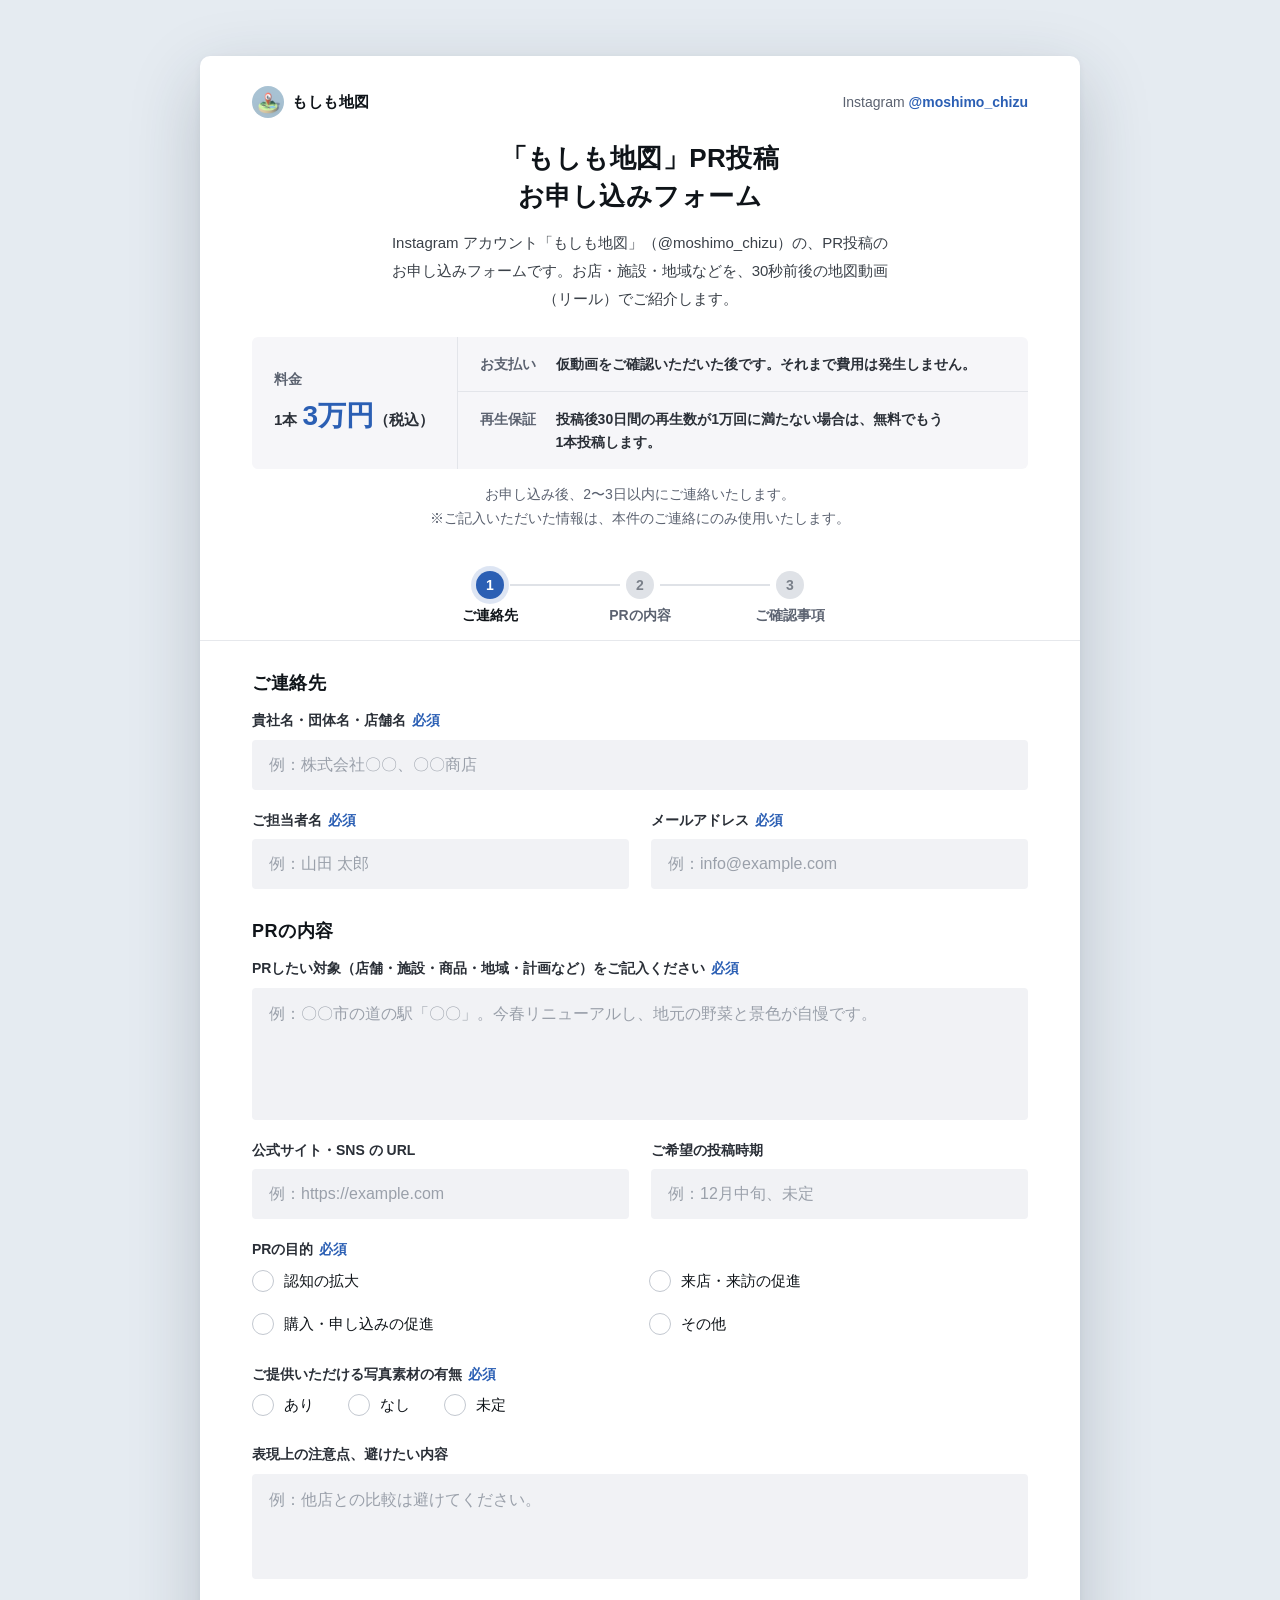
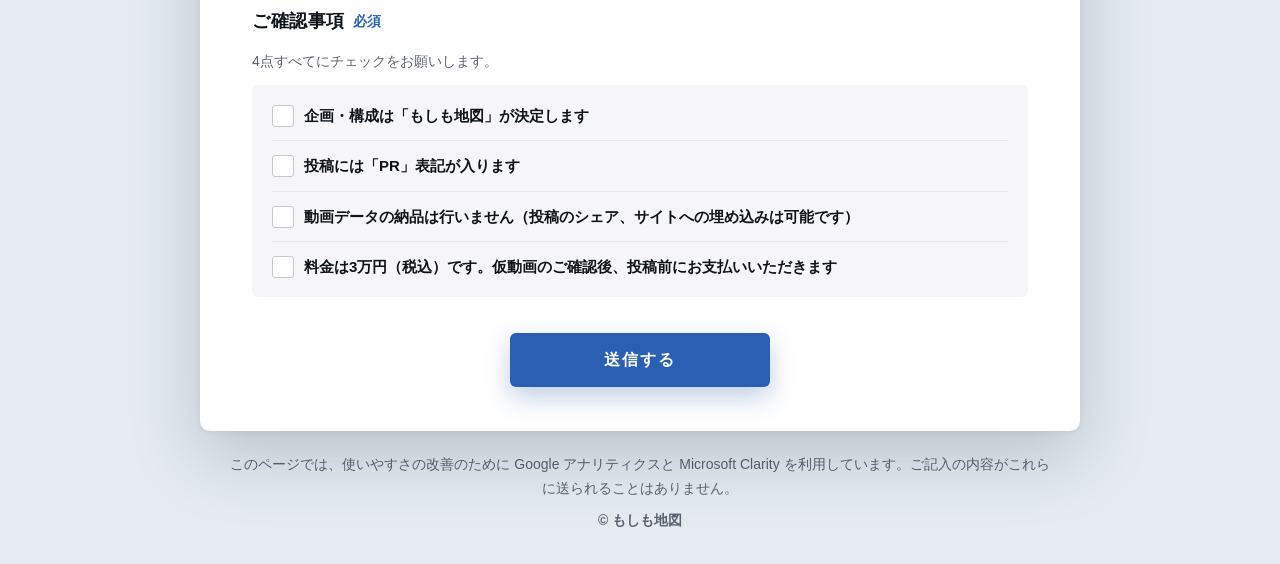
==== index.html @ 42eb1ba8 "Add files via upload" ====
<!doctype html>
<!-- 「もしも地図」PR投稿 お申し込みフォーム v3（2026-11-26）
     Google フォーム https://forms.gle/fiJJjuhbwCjKRzpf7 と同じ中身の自前ページ。
     v9：「PRの目的」「写真素材の有無」を必須に。v8：角の丸みをさらに少し控えめに。v7：角の丸みを控えめに・テキストエリアの大きさ固定・入力例を表示。v6：アクセントを青に・入力欄の字を小さく（iPhone の入力時の拡大は maximum-scale=1 で止める。指での拡大は iOS では効く）・スマホの余白を広く。v5：背景を一色・PC の要点を2列・スマホの字を小さく。v4：色をアイコンの緑と灰青に（ユーザー「色味は Instagram に寄せるのはやめて」）。v3：ユーザーの参考画像（2色の背景＋白いカード＋上の3段の進み具合＋2列の入力欄）の組み方に寄せた。色は PR資料のまま
     設定（GA4 の測定 ID・Clarity のプロジェクト ID・送信先）は form.js の CONFIG だけを書きかえる -->
<html lang="ja">
<head>
<meta charset="utf-8">
<meta name="viewport" content="width=device-width, initial-scale=1, maximum-scale=1, viewport-fit=cover">
<meta name="robots" content="noindex">
<meta name="theme-color" content="#e5ebf1">
<title>「もしも地図」PR投稿　お申し込みフォーム</title>
<meta name="description" content="Instagram アカウント「もしも地図」のPR投稿のお申し込みフォームです。">
<link rel="icon" href="icon.jpg">
<link rel="stylesheet" href="style.css">
</head>
<body>

<main class="card">
  <header class="top">
    <div class="brand"><img src="icon.jpg" alt="" width="32" height="32"><b>もしも地図</b></div>
    <span class="handle"><span>Instagram </span><b>@moshimo_chizu</b></span>
  </header>

  <section id="intro">
    <h1>「もしも地図」PR投稿<br>お申し込みフォーム</h1>
    <p class="lead">Instagram アカウント「もしも地図」（@moshimo_chizu）の、PR投稿のお申し込みフォームです。お店・施設・地域などを、30秒前後の地図動画（リール）でご紹介します。</p>

    <ul class="facts">
      <li class="price"><span class="k">料金</span><span class="v">1本 <b>3万円</b>（税込）</span></li>
      <li><span class="k">お支払い</span><span class="v">仮動画をご確認いただいた後です。それまで費用は発生しません。</span></li>
      <li><span class="k">再生保証</span><span class="v">投稿後30日間の再生数が1万回に満たない場合は、無料でもう1本投稿します。</span></li>
    </ul>
    <p class="after">お申し込み後、2〜3日以内にご連絡いたします。<br>※ご記入いただいた情報は、本件のご連絡にのみ使用いたします。</p>
  </section>

  <ol class="steps" id="steps" aria-label="入力の進み具合">
    <li data-step="1" class="now"><a href="#s1"><i>1</i><span>ご連絡先</span></a></li>
    <li data-step="2"><a href="#s2"><i>2</i><span>PRの内容</span></a></li>
    <li data-step="3"><a href="#s3"><i>3</i><span>ご確認事項</span></a></li>
  </ol>

  <form id="pr-form" novalidate>

    <section class="block" id="s1">
      <h2>ご連絡先</h2>
      <div class="grid">
        <div class="q full" data-field="company">
          <label for="f-company">貴社名・団体名・店舗名<span class="req">必須</span></label>
          <input id="f-company" name="company" type="text" autocomplete="organization" placeholder="例：株式会社〇〇、〇〇商店" required>
          <p class="err" id="e-company"></p>
        </div>
        <div class="q" data-field="name">
          <label for="f-name">ご担当者名<span class="req">必須</span></label>
          <input id="f-name" name="name" type="text" autocomplete="name" placeholder="例：山田 太郎" required>
          <p class="err" id="e-name"></p>
        </div>
        <div class="q" data-field="email">
          <label for="f-email">メールアドレス<span class="req">必須</span></label>
          <input id="f-email" name="email" type="email" inputmode="email" autocomplete="email" placeholder="例：info@example.com" required>
          <p class="err" id="e-email"></p>
        </div>
      </div>
    </section>

    <section class="block" id="s2">
      <h2>PRの内容</h2>
      <div class="grid">
        <div class="q full" data-field="target">
          <label for="f-target">PRしたい対象（店舗・施設・商品・地域・計画など）をご記入ください<span class="req">必須</span></label>
          <textarea id="f-target" name="target" rows="4" placeholder="例：〇〇市の道の駅「〇〇」。今春リニューアルし、地元の野菜と景色が自慢です。" required></textarea>
          <p class="err" id="e-target"></p>
        </div>
        <div class="q" data-field="url">
          <label for="f-url">公式サイト・SNS の URL</label>
          <input id="f-url" name="url" type="text" inputmode="url" autocomplete="url" placeholder="例：https://example.com">
          <p class="err" id="e-url"></p>
        </div>
        <div class="q" data-field="timing">
          <label for="f-timing">ご希望の投稿時期</label>
          <input id="f-timing" name="timing" type="text" placeholder="例：12月中旬、未定">
          <p class="err" id="e-timing"></p>
        </div>
        <fieldset class="q full" data-field="purpose">
          <legend>PRの目的<span class="req">必須</span></legend>
          <div class="radios">
            <label class="radio"><input type="radio" name="purpose" value="認知の拡大" required><i></i><span>認知の拡大</span></label>
            <label class="radio"><input type="radio" name="purpose" value="来店・来訪の促進"><i></i><span>来店・来訪の促進</span></label>
            <label class="radio"><input type="radio" name="purpose" value="購入・申し込みの促進"><i></i><span>購入・申し込みの促進</span></label>
            <label class="radio"><input type="radio" name="purpose" value="その他"><i></i><span>その他</span></label>
          </div>
          <p class="err" id="e-purpose"></p>
        </fieldset>
        <fieldset class="q full" data-field="photos">
          <legend>ご提供いただける写真素材の有無<span class="req">必須</span></legend>
          <div class="radios three">
            <label class="radio"><input type="radio" name="photos" value="あり" required><i></i><span>あり</span></label>
            <label class="radio"><input type="radio" name="photos" value="なし"><i></i><span>なし</span></label>
            <label class="radio"><input type="radio" name="photos" value="未定"><i></i><span>未定</span></label>
          </div>
          <p class="err" id="e-photos"></p>
        </fieldset>
        <div class="q full" data-field="caution">
          <label for="f-caution">表現上の注意点、避けたい内容</label>
          <textarea id="f-caution" name="caution" rows="3" placeholder="例：他店との比較は避けてください。"></textarea>
          <p class="err" id="e-caution"></p>
        </div>
      </div>
    </section>

    <section class="block" id="s3">
      <h2>ご確認事項<span class="req">必須</span></h2>
      <fieldset class="q confirm" data-field="confirm">
        <legend class="sr">ご確認事項（必須）</legend>
        <p class="hint">4点すべてにチェックをお願いします。</p>
        <div class="checks">
          <label class="check"><input type="checkbox" name="confirm" value="企画・構成は「もしも地図」が決定します"><i></i><span>企画・構成は「もしも地図」が決定します</span></label>
          <label class="check"><input type="checkbox" name="confirm" value="投稿には「PR」表記が入ります"><i></i><span>投稿には「PR」表記が入ります</span></label>
          <label class="check"><input type="checkbox" name="confirm" value="動画データの納品は行いません（投稿のシェア、サイトへの埋め込みは可能です）"><i></i><span>動画データの納品は行いません（投稿のシェア、サイトへの埋め込みは可能です）</span></label>
          <label class="check"><input type="checkbox" name="confirm" value="料金は3万円（税込）です。仮動画のご確認後、投稿前にお支払いいただきます"><i></i><span>料金は3万円（税込）です。仮動画のご確認後、投稿前にお支払いいただきます</span></label>
        </div>
        <p class="err" id="e-confirm"></p>
      </fieldset>
    </section>

    <!-- いたずら送信よけ（人には見えない欄。入っていたら送らない） -->
    <div class="hp" aria-hidden="true"><label>空欄のままにしてください<input type="text" name="website" tabindex="-1" autocomplete="off"></label></div>

    <div class="send">
      <button type="submit" id="submit"><span id="submit-label">送信する</span></button>
      <p class="err" id="e-submit" role="alert"></p>
    </div>
  </form>

  <section id="done" hidden tabindex="-1">
    <div class="ok" aria-hidden="true"><svg viewBox="0 0 24 24"><path d="M5 12.5l4.2 4.2L19 7"/></svg></div>
    <h2>お申し込みありがとうございます。</h2>
    <p>2〜3日以内に、ご記入のメールアドレス宛てにご連絡いたします。</p>
  </section>
</main>

<footer class="foot">
  <p>このページでは、使いやすさの改善のために Google アナリティクスと Microsoft Clarity を利用しています。ご記入の内容がこれらに送られることはありません。</p>
  <p class="c">© もしも地図</p>
</footer>
<script src="form.js"></script>
</body>
</html>
---- style.css ----
/* 「もしも地図」PR投稿フォーム v8（角の丸みをさらに少し控えめに）。v7（角の丸みを控えめに・テキストエリアは大きさ固定・入力例を表示）。v6（アクセントを背景 #e5ebf1 に合う青 #2b5fb4 に・入力欄の字も小さく・スマホは余白を広く）。v5（背景は #e5ebf1 の一色・PC の要点の帯を2列に・スマホは本文14pxで全体に小さく）。v4（色を Instagram 風からアイコンの色に変更：森の緑・空の灰青。グラデーションは使わない）。もとは v3：組み方はユーザーの参考画像（上下2色の背景＋やわらかい球＋白いカード＋3段の進み具合＋2列の入力欄＋中央の丸い送信ボタン）、
   色は PR資料（work/sponsor_prep/sheet21.html）のまま：むらさき #6d3fc0、Instagram 風のグラデーション、淡いグラデーション */
:root {
  --ink: #0f1419; --sub: #5b6270; --label: #2a2f37; --line: #e6e8ec; --txt: #2b5fb4; --err: #c0264b;
  --field: #f1f2f5; --panel: #f6f6f9; --off: #dfe2e7;
  --main: #2b5fb4; --main-dk: #224d93; --sky: #e5ebf1; --slate: #5d7389;
}
* { box-sizing: border-box; margin: 0; padding: 0 }
html { -webkit-text-size-adjust: 100%; scroll-padding-top: 96px }
body { font-family: "Hiragino Sans", "Hiragino Kaku Gothic ProN", "Noto Sans JP", "Yu Gothic", Meiryo, sans-serif; font-weight: 400; color: var(--ink); background: var(--sky); font-size: 16px; line-height: 1.75; font-feature-settings: "palt"; -webkit-font-smoothing: antialiased; min-height: 100vh; overflow-x: hidden }

/* ---------- 背景：上は淡い色、下は資料のグラデーション。やわらかい球を数個 */
.bg { display: none }

/* ---------- カード */
.card { position: relative; max-width: 880px; margin: 56px auto 0; background: #fff; border-radius: 10px; padding: 30px 52px 44px; box-shadow: 0 24px 70px rgba(30, 50, 70, .22), 0 2px 6px rgba(30, 50, 70, .06) }

.top { display: flex; align-items: center; justify-content: space-between; gap: 12px }
.brand { display: flex; align-items: center; gap: 8px }
.brand img { width: 32px; height: 32px; border-radius: 50%; display: block }
.brand b { font-size: 15px; font-weight: 800; letter-spacing: .04em; white-space: nowrap }
.handle { font-size: 14px; color: var(--sub); white-space: nowrap }
.handle b { color: var(--txt); font-weight: 700 }

#intro { text-align: center; padding-top: 22px }
h1 { font-size: 26px; font-weight: 800; line-height: 1.45; letter-spacing: .02em; word-break: auto-phrase }
.lead { max-width: 560px; margin: 14px auto 0; font-size: 15px; line-height: 1.85; color: #3a4048; word-break: auto-phrase }

/* 要点：参考画像の「保存した学歴」の行と同じ、淡い灰色の帯に小さな見出し＋太い値 */
.facts { list-style: none; margin-top: 24px; background: var(--panel); border-radius: 6px; display: grid; grid-template-columns: 206px 1fr; grid-template-rows: auto auto; text-align: left }
.facts li { display: flex; gap: 14px; align-items: baseline; padding: 15px 22px; min-width: 0 }
.facts .price { grid-row: 1 / 3; flex-direction: column; justify-content: center; align-items: flex-start; gap: 2px; border-right: 1px solid #e3e5ea }
.facts li:not(.price) + li { border-top: 1px solid #e3e5ea }
.facts .k { flex: none; width: 4.4em; font-size: 14px; color: var(--sub); font-weight: 600 }
.facts .price .k { width: auto }
.facts .v { font-size: 14px; font-weight: 700; line-height: 1.65; color: var(--label); word-break: auto-phrase }
.facts .price .v { font-size: 15px; white-space: nowrap }
.facts .price b { font-size: 28px; font-weight: 800; color: var(--txt); letter-spacing: -.01em; margin: 0 1px }
.after { margin-top: 14px; font-size: 14px; color: var(--sub); line-height: 1.7 }

/* ---------- 3段の進み具合（上にくっつく） */
.steps { position: sticky; top: 0; z-index: 5; list-style: none; display: flex; justify-content: center; margin: 26px -52px 0; padding: 14px 20px 12px; background: rgba(255,255,255,.96); backdrop-filter: blur(6px); -webkit-backdrop-filter: blur(6px); border-bottom: 1px solid var(--line) }
.steps li { position: relative; width: 150px; text-align: center }
.steps li + li::before { content: ""; position: absolute; top: 13px; right: calc(50% + 20px); width: calc(100% - 40px); height: 2px; background: var(--off); transition: background-color .3s }
.steps li.done + li::before { background: var(--txt) }
.steps a { display: inline-flex; flex-direction: column; align-items: center; gap: 4px; text-decoration: none; color: var(--sub) }
.steps i { display: flex; align-items: center; justify-content: center; width: 28px; height: 28px; border-radius: 50%; font-style: normal; font-size: 14px; font-weight: 800; background: var(--off); color: #7a808a; transition: background-color .25s, color .25s, box-shadow .25s }
.steps span { font-size: 14px; font-weight: 700; white-space: nowrap }
.steps li.now i { background: var(--txt); color: #fff; box-shadow: 0 0 0 5px rgba(43,95,180,.16) }
.steps li.now a { color: var(--ink) }
.steps li.done i { background: var(--txt); color: transparent; position: relative }
.steps li.done i::after { content: ""; position: absolute; left: 10px; top: 6px; width: 6px; height: 11px; border: solid #fff; border-width: 0 2.5px 2.5px 0; transform: rotate(45deg) }
.steps li.done a { color: var(--label) }

/* ---------- 入力 */
.block { padding-top: 30px }
.block > h2 { display: flex; align-items: center; font-size: 18px; font-weight: 800; letter-spacing: .03em; line-height: 1.4 }
.block > h2 .req { margin-left: 8px }
.grid { display: grid; grid-template-columns: 1fr 1fr; gap: 20px 22px; margin-top: 14px }
.grid .full { grid-column: 1 / -1 }
.q { border: 0; min-width: 0 }
.q > label, .q > legend { display: block; width: 100%; font-size: 14px; font-weight: 700; color: var(--label); line-height: 1.55; padding: 0; word-break: auto-phrase }
fieldset.q > legend { float: left }
fieldset.q > legend + * { clear: both }
.req { display: inline-block; margin-left: 6px; font-size: 14px; font-weight: 700; color: var(--txt) }
.hint { font-size: 14px; color: var(--sub); margin-top: 8px }
.sr, .q > legend.sr { position: absolute; width: 1px; height: 1px; overflow: hidden; clip: rect(0 0 0 0); white-space: nowrap; float: none }

input[type=text], input[type=email], textarea {
  display: block; width: 100%; margin-top: 8px; font: inherit; font-size: 16px; color: var(--ink);
  padding: 12px 16px; border: 1.5px solid transparent; border-radius: 4px; background: var(--field); -webkit-appearance: none; appearance: none;
  transition: border-color .15s, background-color .15s, box-shadow .15s }
input[type=text], input[type=email] { height: 50px }
textarea { resize: none; min-height: 116px; line-height: 1.65 }
textarea[rows="3"] { min-height: 92px }
::placeholder { color: #9aa0aa; opacity: 1 }
input:hover, textarea:hover { border-color: #dcdfe5 }
input:focus, textarea:focus { outline: none; background: #fff; border-color: var(--txt); box-shadow: 0 0 0 4px rgba(43,95,180,.13) }
.q.has-err input[type=text], .q.has-err input[type=email], .q.has-err textarea { background: #fff4f6; border-color: var(--err) }

/* 丸い選択肢：選ぶと、むらさきの丸に白いチェック（参考画像の性別の欄と同じ形） */
.radios { display: grid; grid-template-columns: 1fr 1fr; gap: 4px 18px; margin-top: 6px }
.radios.three { grid-template-columns: repeat(3, auto); justify-content: start; column-gap: 34px }
.radio, .check { position: relative; display: flex; align-items: flex-start; gap: 10px; cursor: pointer; font-size: 15px; line-height: 1.55; padding: 8px 0 }
.radio input, .check input { position: absolute; opacity: 0; width: 1px; height: 1px }
.radio i, .check i { flex: none; position: relative; width: 22px; height: 22px; margin-top: 1px; border: 1.5px solid #c3c8d0; background: #fff; transition: background-color .15s, border-color .15s }
.radio i { border-radius: 50% }
.check i { border-radius: 3px }
.radio i::after, .check i::after { content: ""; position: absolute; left: 6.5px; top: 2.5px; width: 5px; height: 10px; border: solid #fff; border-width: 0 2.3px 2.3px 0; transform: rotate(45deg) scale(.5); opacity: 0; transition: opacity .12s, transform .12s }
.radio input:checked + i, .check input:checked + i { background: var(--txt); border-color: var(--txt) }
.radio input:checked + i::after, .check input:checked + i::after { opacity: 1; transform: rotate(45deg) scale(1) }
.radio input:checked ~ span { font-weight: 700 }
.radio:hover i, .check:hover i { border-color: var(--txt) }
.radio input:focus-visible + i, .check input:focus-visible + i { box-shadow: 0 0 0 4px rgba(43,95,180,.22) }

/* ご確認事項：淡い灰色の箱にまとめる */
.confirm { margin-top: 6px }
.checks { margin-top: 12px; background: var(--panel); border-radius: 6px; padding: 6px 20px }
.check { padding: 13px 0; font-weight: 600; word-break: auto-phrase }
.check + .check { border-top: 1px solid #e7e8ed }
.q.has-err .checks { box-shadow: inset 0 0 0 1.5px var(--err) }

.err { font-size: 14px; color: var(--err); font-weight: 700; margin-top: 6px }
.err:empty { display: none }
.err a { color: inherit }

.hp { position: absolute; left: -9999px; width: 1px; height: 1px; overflow: hidden }

/* 送信：中央の丸いボタン */
.send { margin-top: 36px; text-align: center }
button { display: inline-flex; align-items: center; justify-content: center; min-width: 260px; height: 54px; padding: 0 40px; font: inherit; font-size: 16px; font-weight: 800; letter-spacing: .12em; color: #fff; background: var(--main); border: 0; border-radius: 6px; cursor: pointer; box-shadow: 0 10px 26px rgba(34, 77, 147, .28); transition: transform .12s, box-shadow .12s, opacity .15s }
button:hover { background: var(--main-dk); transform: translateY(-1px); box-shadow: 0 14px 30px rgba(34, 77, 147, .32) }
button:active { transform: translateY(0) }
button:disabled { opacity: .6; cursor: wait; transform: none }
button:focus-visible { outline: 3px solid rgba(43,95,180,.45); outline-offset: 3px }
.send .err { text-align: center; line-height: 1.7; margin-top: 12px }

/* 送信後 */
#done { padding: 56px 0 24px; text-align: center; outline: none }
#done .ok { width: 80px; height: 80px; margin: 0 auto; border-radius: 50%; background: var(--main); padding: 3px; box-shadow: 0 10px 26px rgba(34, 77, 147, .22) }
#done .ok svg { display: block; width: 100%; height: 100%; border-radius: 50%; background: #fff; padding: 19px; fill: none; stroke: var(--txt); stroke-width: 2.6; stroke-linecap: round; stroke-linejoin: round }
#done h2 { word-break: auto-phrase; margin-top: 24px; font-size: 21px; font-weight: 800; line-height: 1.5 }
#done p { margin-top: 10px; font-size: 16px; color: #3a4048; word-break: auto-phrase }

.foot { max-width: 880px; margin: 0 auto; padding: 22px 24px calc(32px + env(safe-area-inset-bottom)); font-size: 14px; line-height: 1.7; color: var(--sub); text-align: center }
.foot .c { margin-top: 8px; font-weight: 700 }

/* ---------- スマホ */
@media (max-width: 640px) {
  body { font-size: 14px }
  .card { margin: 12px 8px 0; padding: 22px 20px 36px; border-radius: 8px }
  .brand img { width: 28px; height: 28px }
  .brand b { font-size: 14px }
  .handle { font-size: 13px }
  .handle span { display: none }
  #intro { padding-top: 22px }
  h1 { font-size: 19px }
  .lead { font-size: 14px; line-height: 1.85; text-align: left; margin-top: 14px }
  .facts { grid-template-columns: 1fr; grid-template-rows: none; border-radius: 6px; margin-top: 22px }
  .facts li, .facts .price { grid-row: auto; flex-direction: row; justify-content: flex-start; align-items: baseline; gap: 12px; padding: 13px 16px; border-right: 0 }
  .facts li + li { border-top: 1px solid #e3e5ea }
  .facts .k, .facts .price .k { width: 4.6em; font-size: 13px }
  .facts .v { font-size: 13px; line-height: 1.6 }
  .facts .price .v { font-size: 14px }
  .facts .price b { font-size: 20px }
  .after { font-size: 13px; line-height: 1.75; text-align: left; margin-top: 14px }
  .steps { margin: 26px -20px 0; padding: 12px 4px 11px }
  .steps li { width: 33.3% }
  .steps li + li::before { top: 11px }
  .steps i { width: 24px; height: 24px; font-size: 13px }
  .steps li.done i::after { left: 8.5px; top: 5px; width: 5px; height: 10px }
  .steps span { font-size: 13px }
  .block { padding-top: 34px }
  .block > h2 { font-size: 16px }
  .grid { grid-template-columns: 1fr; gap: 24px; margin-top: 16px }
  .q > label, .q > legend { font-size: 13px }
  .req { font-size: 13px }
  .hint { font-size: 13px }
  input[type=text], input[type=email], textarea { font-size: 14px; margin-top: 8px }
  input[type=text], input[type=email] { height: 46px; padding: 10px 14px }
  textarea { min-height: 112px; padding: 11px 14px }
  textarea[rows="3"] { min-height: 92px }
  .radios { grid-template-columns: 1fr; gap: 0 }
  .radios.three { column-gap: 26px }
  .radio, .check { font-size: 14px; padding: 8px 0 }
  .radio i, .check i { width: 20px; height: 20px }
  .radio i::after, .check i::after { left: 5.5px; top: 2px; width: 5px; height: 9px }
  .checks { padding: 4px 16px; border-radius: 6px; margin-top: 14px }
  .check { padding: 13px 0; line-height: 1.65 }
  .err { font-size: 13px }
  .send { margin-top: 36px }
  button { width: 100%; min-width: 0; height: 50px; font-size: 15px }
  #done { padding: 44px 0 16px }
  #done .ok { width: 64px; height: 64px }
  #done .ok svg { padding: 15px }
  #done h2 { font-size: 18px; margin-top: 18px }
  #done p { font-size: 14px }
  .foot { font-size: 13px; padding-top: 18px }
}
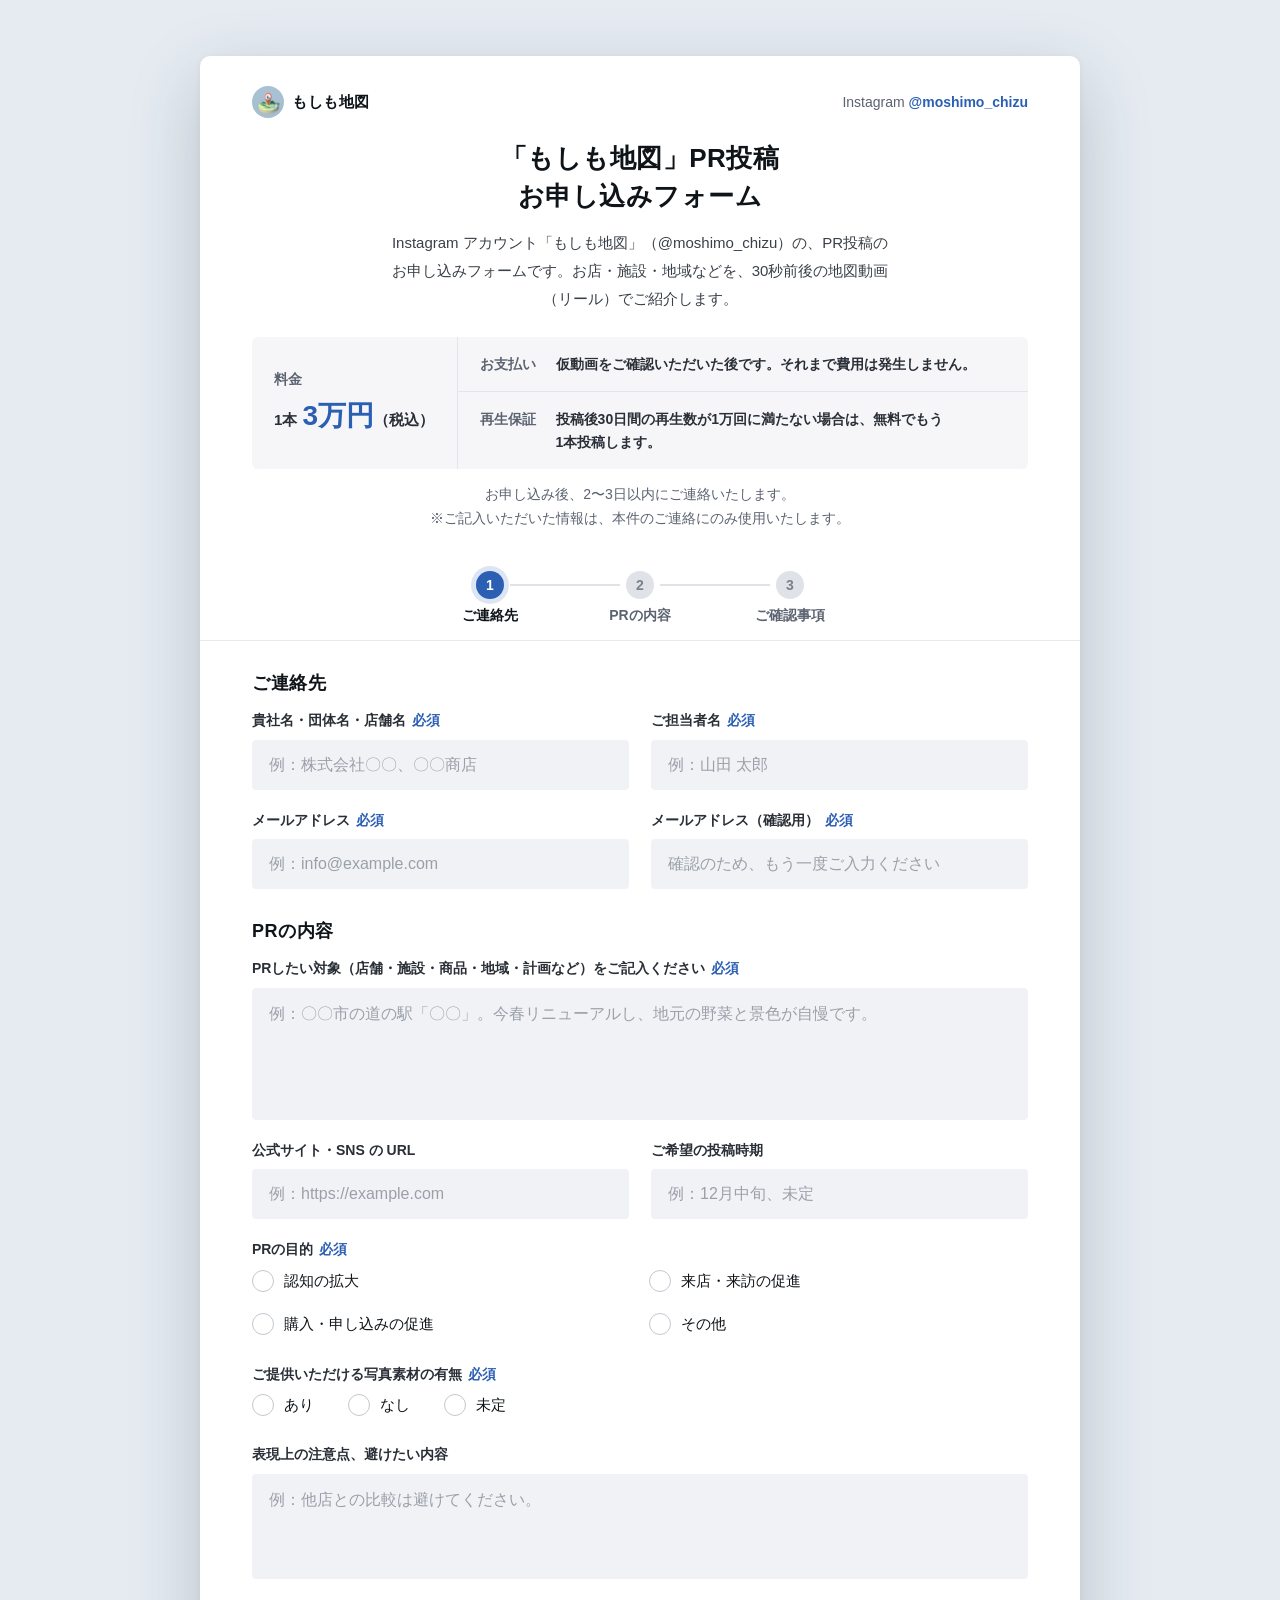
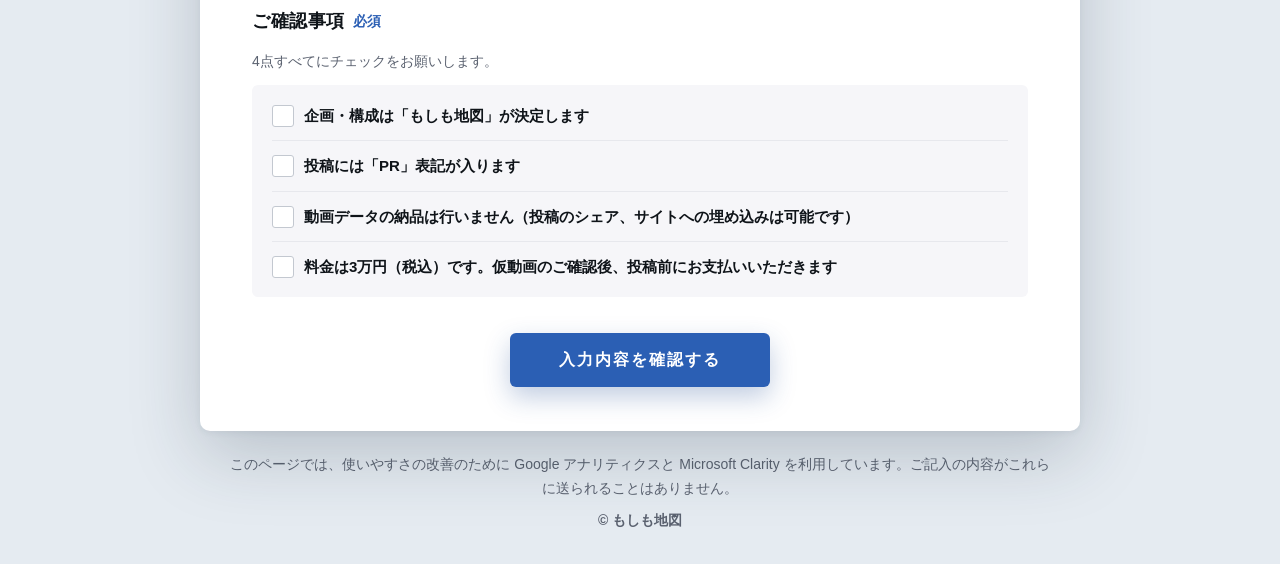
==== commit 2a134841: "Add files via upload" ====
--- a/index.html
+++ b/index.html
@@ -1,7 +1,7 @@
 <!doctype html>
 <!-- 「もしも地図」PR投稿 お申し込みフォーム v3（2026-11-26）
      Google フォーム https://forms.gle/fiJJjuhbwCjKRzpf7 と同じ中身の自前ページ。
-     v9：「PRの目的」「写真素材の有無」を必須に。v8：角の丸みをさらに少し控えめに。v7：角の丸みを控えめに・テキストエリアの大きさ固定・入力例を表示。v6：アクセントを青に・入力欄の字を小さく（iPhone の入力時の拡大は maximum-scale=1 で止める。指での拡大は iOS では効く）・スマホの余白を広く。v5：背景を一色・PC の要点を2列・スマホの字を小さく。v4：色をアイコンの緑と灰青に（ユーザー「色味は Instagram に寄せるのはやめて」）。v3：ユーザーの参考画像（2色の背景＋白いカード＋上の3段の進み具合＋2列の入力欄）の組み方に寄せた。色は PR資料のまま
+     v10：メールアドレスの確認欄と、送信前の確認画面を追加。v9：「PRの目的」「写真素材の有無」を必須に。v8：角の丸みをさらに少し控えめに。v7：角の丸みを控えめに・テキストエリアの大きさ固定・入力例を表示。v6：アクセントを青に・入力欄の字を小さく（iPhone の入力時の拡大は maximum-scale=1 で止める。指での拡大は iOS では効く）・スマホの余白を広く。v5：背景を一色・PC の要点を2列・スマホの字を小さく。v4：色をアイコンの緑と灰青に（ユーザー「色味は Instagram に寄せるのはやめて」）。v3：ユーザーの参考画像（2色の背景＋白いカード＋上の3段の進み具合＋2列の入力欄）の組み方に寄せた。色は PR資料のまま
      設定（GA4 の測定 ID・Clarity のプロジェクト ID・送信先）は form.js の CONFIG だけを書きかえる -->
 <html lang="ja">
 <head>
@@ -45,7 +45,7 @@
     <section class="block" id="s1">
       <h2>ご連絡先</h2>
       <div class="grid">
-        <div class="q full" data-field="company">
+        <div class="q" data-field="company">
           <label for="f-company">貴社名・団体名・店舗名<span class="req">必須</span></label>
           <input id="f-company" name="company" type="text" autocomplete="organization" placeholder="例：株式会社〇〇、〇〇商店" required>
           <p class="err" id="e-company"></p>
@@ -59,6 +59,11 @@
           <label for="f-email">メールアドレス<span class="req">必須</span></label>
           <input id="f-email" name="email" type="email" inputmode="email" autocomplete="email" placeholder="例：info@example.com" required>
           <p class="err" id="e-email"></p>
+        </div>
+        <div class="q" data-field="email_confirm">
+          <label for="f-email_confirm">メールアドレス（確認用）<span class="req">必須</span></label>
+          <input id="f-email_confirm" name="email_confirm" type="email" inputmode="email" autocomplete="email" placeholder="確認のため、もう一度ご入力ください" required>
+          <p class="err" id="e-email_confirm"></p>
         </div>
       </div>
     </section>
@@ -127,10 +132,21 @@
     <div class="hp" aria-hidden="true"><label>空欄のままにしてください<input type="text" name="website" tabindex="-1" autocomplete="off"></label></div>
 
     <div class="send">
-      <button type="submit" id="submit"><span id="submit-label">送信する</span></button>
+      <button type="submit" id="submit"><span id="submit-label">入力内容を確認する</span></button>
       <p class="err" id="e-submit" role="alert"></p>
     </div>
   </form>
+
+  <section id="review" hidden tabindex="-1" aria-labelledby="review-h">
+    <h2 id="review-h">入力内容の確認</h2>
+    <p class="review-lead">以下の内容でお申し込みします。よろしければ「この内容で送信する」を押してください。</p>
+    <dl class="review-list" id="review-list"></dl>
+    <div class="review-actions">
+      <button type="button" class="ghost" id="back">修正する</button>
+      <button type="button" id="send"><span id="send-label">この内容で送信する</span></button>
+    </div>
+    <p class="err" id="e-send" role="alert"></p>
+  </section>
 
   <section id="done" hidden tabindex="-1">
     <div class="ok" aria-hidden="true"><svg viewBox="0 0 24 24"><path d="M5 12.5l4.2 4.2L19 7"/></svg></div>
--- a/style.css
+++ b/style.css
@@ -1,4 +1,4 @@
-/* 「もしも地図」PR投稿フォーム v8（角の丸みをさらに少し控えめに）。v7（角の丸みを控えめに・テキストエリアは大きさ固定・入力例を表示）。v6（アクセントを背景 #e5ebf1 に合う青 #2b5fb4 に・入力欄の字も小さく・スマホは余白を広く）。v5（背景は #e5ebf1 の一色・PC の要点の帯を2列に・スマホは本文14pxで全体に小さく）。v4（色を Instagram 風からアイコンの色に変更：森の緑・空の灰青。グラデーションは使わない）。もとは v3：組み方はユーザーの参考画像（上下2色の背景＋やわらかい球＋白いカード＋3段の進み具合＋2列の入力欄＋中央の丸い送信ボタン）、
+/* 「もしも地図」PR投稿フォーム v10（メールの確認欄・送信前の確認画面）。v8（角の丸みをさらに少し控えめに）。v7（角の丸みを控えめに・テキストエリアは大きさ固定・入力例を表示）。v6（アクセントを背景 #e5ebf1 に合う青 #2b5fb4 に・入力欄の字も小さく・スマホは余白を広く）。v5（背景は #e5ebf1 の一色・PC の要点の帯を2列に・スマホは本文14pxで全体に小さく）。v4（色を Instagram 風からアイコンの色に変更：森の緑・空の灰青。グラデーションは使わない）。もとは v3：組み方はユーザーの参考画像（上下2色の背景＋やわらかい球＋白いカード＋3段の進み具合＋2列の入力欄＋中央の丸い送信ボタン）、
    色は PR資料（work/sponsor_prep/sheet21.html）のまま：むらさき #6d3fc0、Instagram 風のグラデーション、淡いグラデーション */
 :root {
   --ink: #0f1419; --sub: #5b6270; --label: #2a2f37; --line: #e6e8ec; --txt: #2b5fb4; --err: #c0264b;
@@ -114,6 +114,21 @@
 button:disabled { opacity: .6; cursor: wait; transform: none }
 button:focus-visible { outline: 3px solid rgba(43,95,180,.45); outline-offset: 3px }
 .send .err { text-align: center; line-height: 1.7; margin-top: 12px }
+
+/* 確認画面 */
+#review { padding-top: 30px; outline: none }
+#review > h2 { font-size: 18px; font-weight: 800; letter-spacing: .03em }
+.review-lead { margin-top: 8px; font-size: 14px; color: var(--sub) }
+.review-list { margin-top: 18px; border-top: 1px solid var(--line); display: grid; grid-template-columns: 200px 1fr }
+.review-list dt, .review-list dd { padding: 14px 0; border-bottom: 1px solid var(--line); font-size: 14px; line-height: 1.7 }
+.review-list dt { font-weight: 700; color: var(--label); padding-right: 16px }
+.review-list dd { white-space: pre-wrap; word-break: break-word; color: var(--ink) }
+.review-list dd.none { color: #9aa0aa }
+.review-actions { margin-top: 32px; display: flex; justify-content: center; gap: 14px }
+.review-actions button { min-width: 220px }
+button.ghost { background: #fff; color: var(--txt); border: 1.5px solid var(--txt); box-shadow: none }
+button.ghost:hover { background: #f2f6fc; box-shadow: none; transform: none }
+#review .err { text-align: center; line-height: 1.7; margin-top: 14px }
 
 /* 送信後 */
 #done { padding: 56px 0 24px; text-align: center; outline: none }
@@ -176,4 +191,12 @@
   #done h2 { font-size: 18px; margin-top: 18px }
   #done p { font-size: 14px }
   .foot { font-size: 13px; padding-top: 18px }
+  #review { padding-top: 24px }
+  #review > h2 { font-size: 16px }
+  .review-lead { font-size: 13px }
+  .review-list { grid-template-columns: 1fr; margin-top: 14px }
+  .review-list dt { padding: 12px 0 2px; border-bottom: 0; font-size: 13px; color: var(--sub) }
+  .review-list dd { padding: 0 0 12px }
+  .review-actions { flex-direction: column-reverse; gap: 10px; margin-top: 28px }
+  .review-actions button { width: 100%; min-width: 0 }
 }
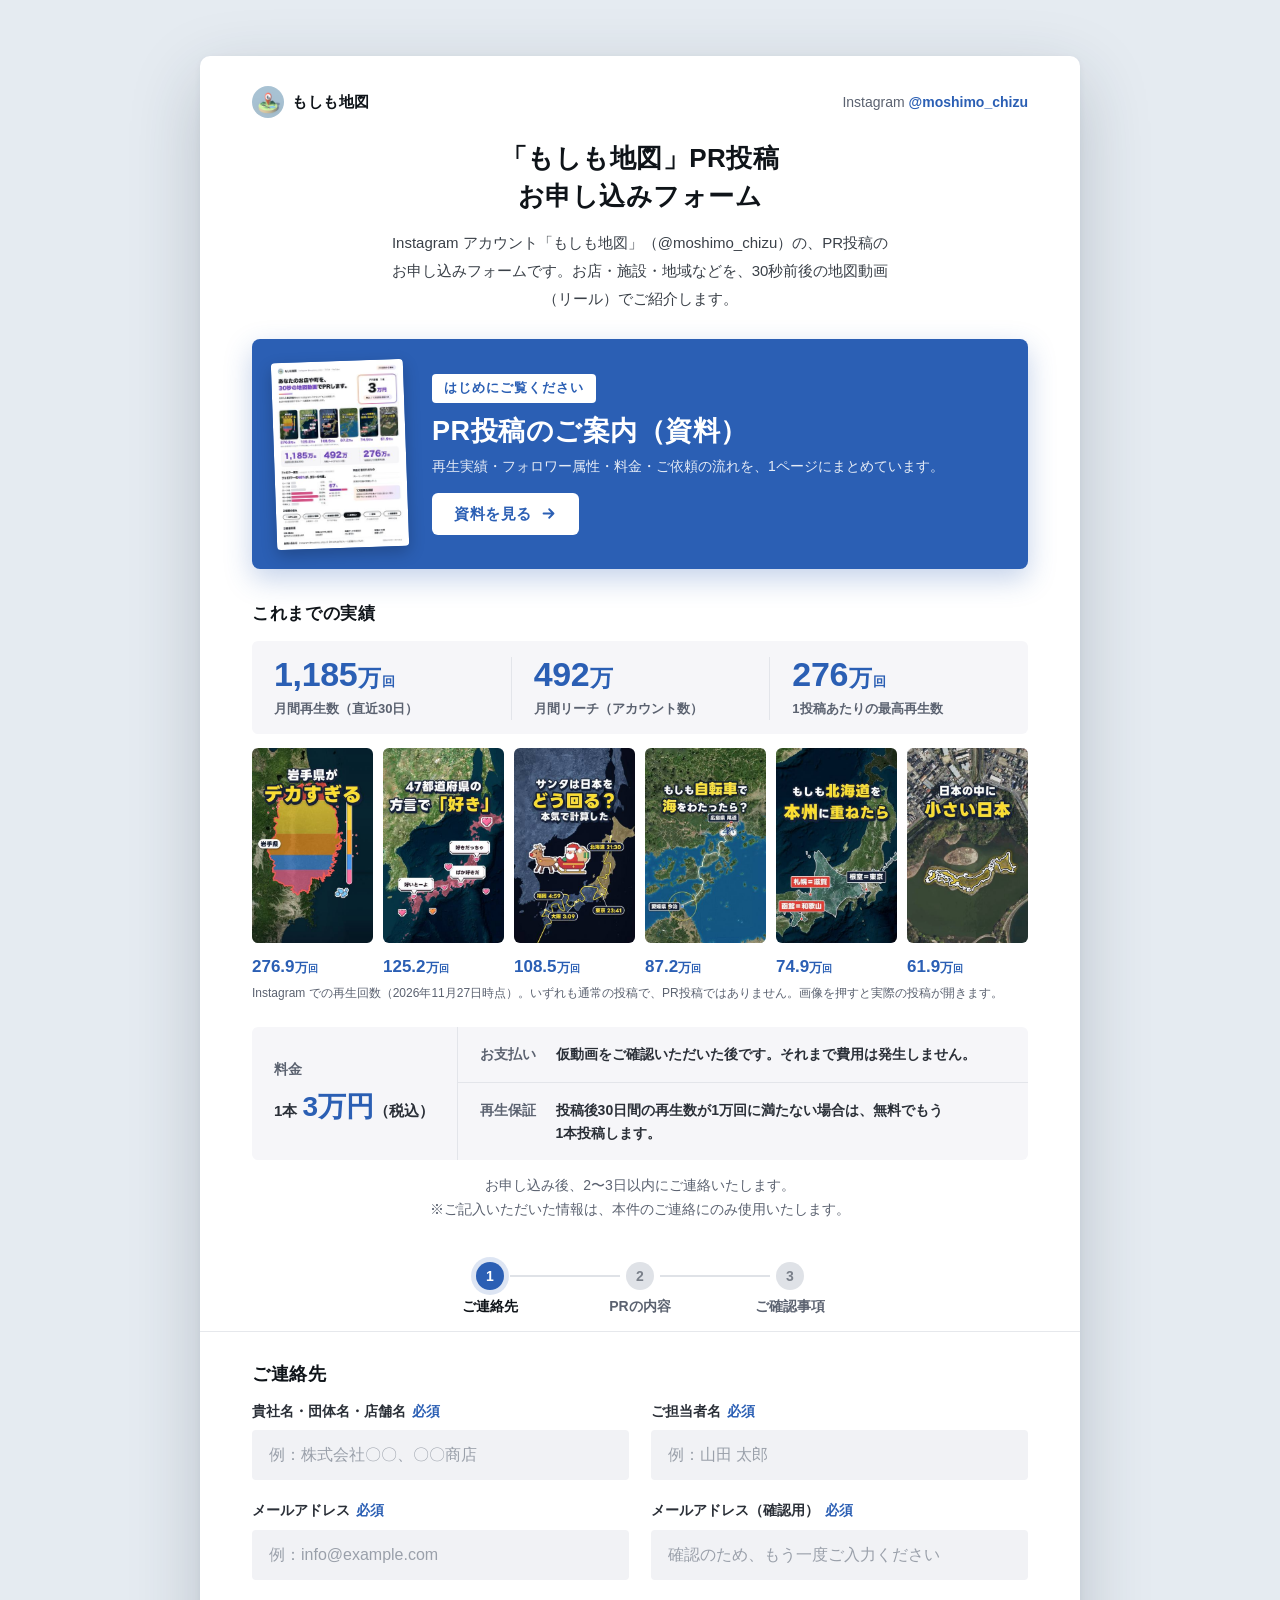
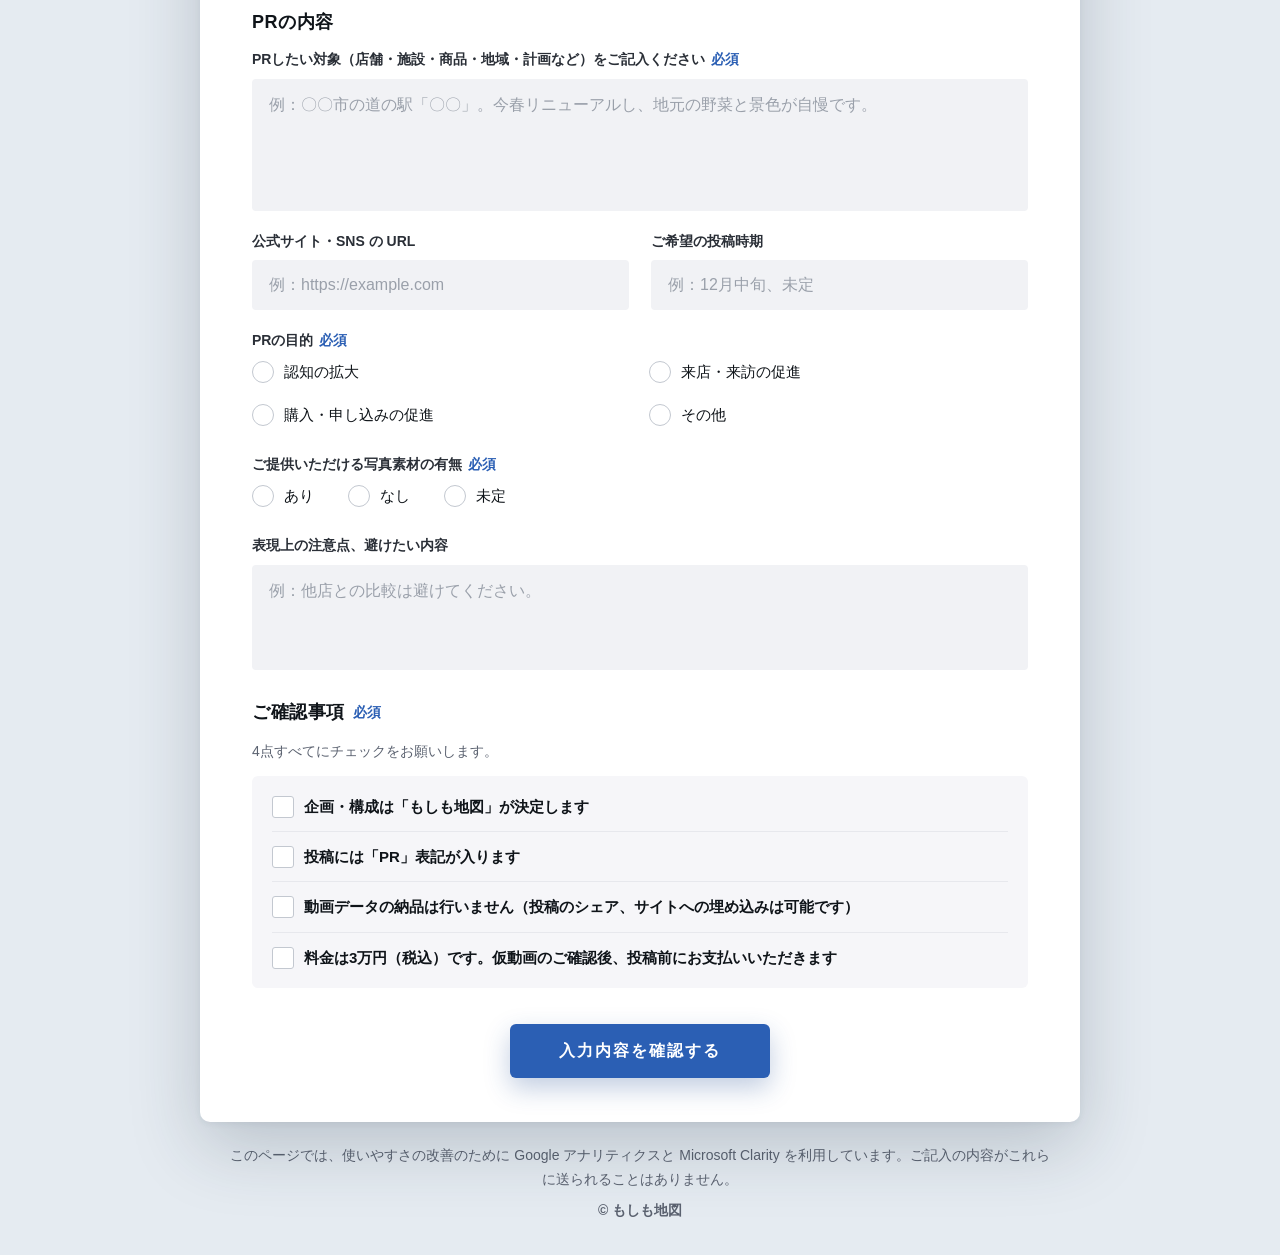
==== commit 5204ce40: "Add files via upload" ====
--- a/index.html
+++ b/index.html
@@ -1,7 +1,7 @@
 <!doctype html>
 <!-- 「もしも地図」PR投稿 お申し込みフォーム v3（2026-11-26）
      Google フォーム https://forms.gle/fiJJjuhbwCjKRzpf7 と同じ中身の自前ページ。
-     v10：メールアドレスの確認欄と、送信前の確認画面を追加。v9：「PRの目的」「写真素材の有無」を必須に。v8：角の丸みをさらに少し控えめに。v7：角の丸みを控えめに・テキストエリアの大きさ固定・入力例を表示。v6：アクセントを青に・入力欄の字を小さく（iPhone の入力時の拡大は maximum-scale=1 で止める。指での拡大は iOS では効く）・スマホの余白を広く。v5：背景を一色・PC の要点を2列・スマホの字を小さく。v4：色をアイコンの緑と灰青に（ユーザー「色味は Instagram に寄せるのはやめて」）。v3：ユーザーの参考画像（2色の背景＋白いカード＋上の3段の進み具合＋2列の入力欄）の組み方に寄せた。色は PR資料のまま
+     v11（2026-11-28）：冒頭に「はじめにご覧ください」の資料ページ（shiryo.html）への案内と、これまでの実績（数字3つ・リール6本）を追加。v10：メールアドレスの確認欄と、送信前の確認画面を追加。v9：「PRの目的」「写真素材の有無」を必須に。v8：角の丸みをさらに少し控えめに。v7：角の丸みを控えめに・テキストエリアの大きさ固定・入力例を表示。v6：アクセントを青に・入力欄の字を小さく（iPhone の入力時の拡大は maximum-scale=1 で止める。指での拡大は iOS では効く）・スマホの余白を広く。v5：背景を一色・PC の要点を2列・スマホの字を小さく。v4：色をアイコンの緑と灰青に（ユーザー「色味は Instagram に寄せるのはやめて」）。v3：ユーザーの参考画像（2色の背景＋白いカード＋上の3段の進み具合＋2列の入力欄）の組み方に寄せた。色は PR資料のまま
      設定（GA4 の測定 ID・Clarity のプロジェクト ID・送信先）は form.js の CONFIG だけを書きかえる -->
 <html lang="ja">
 <head>
@@ -25,6 +25,34 @@
   <section id="intro">
     <h1>「もしも地図」PR投稿<br>お申し込みフォーム</h1>
     <p class="lead">Instagram アカウント「もしも地図」（@moshimo_chizu）の、PR投稿のお申し込みフォームです。お店・施設・地域などを、30秒前後の地図動画（リール）でご紹介します。</p>
+
+    <a class="firstlook" href="shiryo.html" data-track="doc_click" data-where="banner">
+      <img src="img/shiryo_thumb.jpg" alt="" width="300" height="424">
+      <span class="fl-body">
+        <span class="fl-tag">はじめにご覧ください</span>
+        <span class="fl-title">PR投稿のご案内<span class="nw">（資料）</span></span>
+        <span class="fl-desc">再生実績・フォロワー属性・料金・ご依頼の流れを、1ページにまとめています。</span>
+        <span class="fl-go">資料を見る<svg viewBox="0 0 24 24" aria-hidden="true"><path d="M5 12h14M13 6l6 6-6 6"/></svg></span>
+      </span>
+    </a>
+
+    <div class="proof">
+      <h2 class="proof-h">これまでの実績</h2>
+      <ul class="kpi">
+        <li><b>1,185<i>万</i><small>回</small></b><span>月間再生数（直近30日）</span></li>
+        <li><b>492<i>万</i></b><span>月間リーチ（アカウント数）</span></li>
+        <li><b>276<i>万</i><small>回</small></b><span>1投稿あたりの最高再生数</span></li>
+      </ul>
+      <ul class="reels">
+        <li><a href="https://www.instagram.com/reel/DgMI2AjCwnR/" target="_blank" rel="noopener" data-track="reel_click" data-reel="iwate"><img src="img/iwate.jpg" alt="岩手県がデカすぎる" width="360" height="640" loading="lazy"><b>276.9<i>万</i><small>回</small></b></a></li>
+        <li><a href="https://www.instagram.com/reel/Df8nkQri0rJ/" target="_blank" rel="noopener" data-track="reel_click" data-reel="suki"><img src="img/suki.jpg" alt="47都道府県の方言で「好き」" width="360" height="640" loading="lazy"><b>125.2<i>万</i><small>回</small></b></a></li>
+        <li><a href="https://www.instagram.com/reel/Df67IrRhSmD/" target="_blank" rel="noopener" data-track="reel_click" data-reel="santa"><img src="img/santa.jpg" alt="サンタは日本をどう回る？" width="360" height="640" loading="lazy"><b>108.5<i>万</i><small>回</small></b></a></li>
+        <li><a href="https://www.instagram.com/reel/DfwlUwfTBtY/" target="_blank" rel="noopener" data-track="reel_click" data-reel="shimanami"><img src="img/shimanami.jpg" alt="もしも自転車で海をわたったら？" width="360" height="640" loading="lazy"><b>87.2<i>万</i><small>回</small></b></a></li>
+        <li><a href="https://www.instagram.com/reel/Dfvz_LKTSeu/" target="_blank" rel="noopener" data-track="reel_click" data-reel="hokkaido"><img src="img/hokkaido.jpg" alt="もしも北海道を本州に重ねたら" width="360" height="640" loading="lazy"><b>74.9<i>万</i><small>回</small></b></a></li>
+        <li><a href="https://www.instagram.com/reel/DgHFYhcvwI4/" target="_blank" rel="noopener" data-track="reel_click" data-reel="chiisai"><img src="img/chiisai.jpg" alt="日本の中に小さい日本" width="360" height="640" loading="lazy"><b>61.9<i>万</i><small>回</small></b></a></li>
+      </ul>
+      <p class="proof-note">Instagram での再生回数（2026年11月27日時点）。いずれも通常の投稿で、PR投稿ではありません。画像を押すと実際の投稿が開きます。</p>
+    </div>
 
     <ul class="facts">
       <li class="price"><span class="k">料金</span><span class="v">1本 <b>3万円</b>（税込）</span></li>
--- a/style.css
+++ b/style.css
@@ -1,4 +1,4 @@
-/* 「もしも地図」PR投稿フォーム v10（メールの確認欄・送信前の確認画面）。v8（角の丸みをさらに少し控えめに）。v7（角の丸みを控えめに・テキストエリアは大きさ固定・入力例を表示）。v6（アクセントを背景 #e5ebf1 に合う青 #2b5fb4 に・入力欄の字も小さく・スマホは余白を広く）。v5（背景は #e5ebf1 の一色・PC の要点の帯を2列に・スマホは本文14pxで全体に小さく）。v4（色を Instagram 風からアイコンの色に変更：森の緑・空の灰青。グラデーションは使わない）。もとは v3：組み方はユーザーの参考画像（上下2色の背景＋やわらかい球＋白いカード＋3段の進み具合＋2列の入力欄＋中央の丸い送信ボタン）、
+/* 「もしも地図」PR投稿フォーム v11（上に「はじめにご覧ください」の資料への案内と、実績の欄）。v10（メールの確認欄・送信前の確認画面）。v8（角の丸みをさらに少し控えめに）。v7（角の丸みを控えめに・テキストエリアは大きさ固定・入力例を表示）。v6（アクセントを背景 #e5ebf1 に合う青 #2b5fb4 に・入力欄の字も小さく・スマホは余白を広く）。v5（背景は #e5ebf1 の一色・PC の要点の帯を2列に・スマホは本文14pxで全体に小さく）。v4（色を Instagram 風からアイコンの色に変更：森の緑・空の灰青。グラデーションは使わない）。もとは v3：組み方はユーザーの参考画像（上下2色の背景＋やわらかい球＋白いカード＋3段の進み具合＋2列の入力欄＋中央の丸い送信ボタン）、
    色は PR資料（work/sponsor_prep/sheet21.html）のまま：むらさき #6d3fc0、Instagram 風のグラデーション、淡いグラデーション */
 :root {
   --ink: #0f1419; --sub: #5b6270; --label: #2a2f37; --line: #e6e8ec; --txt: #2b5fb4; --err: #c0264b;
@@ -37,6 +37,36 @@
 .facts .price .v { font-size: 15px; white-space: nowrap }
 .facts .price b { font-size: 28px; font-weight: 800; color: var(--txt); letter-spacing: -.01em; margin: 0 1px }
 .after { margin-top: 14px; font-size: 14px; color: var(--sub); line-height: 1.7 }
+
+/* ---------- v11：はじめにご覧ください（資料ページへ）＋ これまでの実績 */
+.firstlook { display: grid; grid-template-columns: 132px 1fr; gap: 26px; align-items: center; margin-top: 26px; padding: 22px 30px 22px 22px; background: var(--main); color: #fff; border-radius: 8px; text-decoration: none; text-align: left; box-shadow: 0 10px 28px rgba(43, 95, 180, .28); transition: background-color .2s, transform .2s }
+.firstlook:hover { background: var(--main-dk); transform: translateY(-1px) }
+.firstlook img { width: 132px; height: auto; border-radius: 4px; box-shadow: 0 6px 16px rgba(0, 0, 0, .22); transform: rotate(-2deg) }
+.fl-body { display: block; min-width: 0 }
+.fl-tag { display: inline-block; background: #fff; color: var(--main); font-size: 13px; font-weight: 800; letter-spacing: .08em; padding: 3px 12px; border-radius: 4px }
+.fl-title { display: block; margin-top: 10px; font-size: 27px; font-weight: 800; line-height: 1.35; letter-spacing: .02em }
+.fl-title .nw { white-space: nowrap }
+.fl-desc { display: block; margin-top: 6px; font-size: 14px; line-height: 1.7; color: rgba(255, 255, 255, .88); word-break: auto-phrase }
+.fl-go { display: inline-flex; align-items: center; gap: 8px; margin-top: 14px; height: 42px; padding: 0 22px; background: #fff; color: var(--main); border-radius: 6px; font-size: 15px; font-weight: 800; letter-spacing: .04em }
+.fl-go svg { width: 17px; height: 17px; fill: none; stroke: currentColor; stroke-width: 2.6; stroke-linecap: round; stroke-linejoin: round }
+
+.proof { margin-top: 30px; text-align: left }
+.proof-h { font-size: 17px; font-weight: 800; letter-spacing: .04em }
+.kpi { list-style: none; margin-top: 12px; background: var(--panel); border-radius: 6px; display: grid; grid-template-columns: repeat(3, 1fr); padding: 16px 0 14px }
+.kpi li { padding: 0 22px; border-left: 1px solid #e3e5ea; min-width: 0 }
+.kpi li:first-child { border-left: 0 }
+.kpi b { display: block; white-space: nowrap; font-size: 34px; font-weight: 800; line-height: 1.05; letter-spacing: -.01em; color: var(--txt); font-feature-settings: "tnum" }
+.kpi b i { font-style: normal; font-size: 23px; margin-left: 1px }
+.kpi b small { font-size: 13px; margin-left: 1px }
+.kpi span { display: block; margin-top: 5px; font-size: 13px; font-weight: 600; color: var(--sub) }
+.reels { list-style: none; margin-top: 14px; display: grid; grid-template-columns: repeat(6, 1fr); gap: 10px }
+.reels a { display: block; text-decoration: none }
+.reels img { width: 100%; height: auto; aspect-ratio: 9 / 14.5; object-fit: cover; border-radius: 6px; transition: opacity .2s }
+.reels a:hover img { opacity: .88 }
+.reels b { display: block; margin-top: 6px; font-size: 17px; font-weight: 800; line-height: 1; color: var(--txt); white-space: nowrap; font-feature-settings: "tnum" }
+.reels b i { font-style: normal; font-size: 13px }
+.reels b small { font-size: 10px }
+.proof-note { margin-top: 9px; font-size: 12px; line-height: 1.6; color: var(--sub) }
 
 /* ---------- 3段の進み具合（上にくっつく） */
 .steps { position: sticky; top: 0; z-index: 5; list-style: none; display: flex; justify-content: center; margin: 26px -52px 0; padding: 14px 20px 12px; background: rgba(255,255,255,.96); backdrop-filter: blur(6px); -webkit-backdrop-filter: blur(6px); border-bottom: 1px solid var(--line) }
@@ -159,6 +189,25 @@
   .facts .price .v { font-size: 14px }
   .facts .price b { font-size: 20px }
   .after { font-size: 13px; line-height: 1.75; text-align: left; margin-top: 14px }
+  .firstlook { grid-template-columns: 82px 1fr; gap: 16px; margin-top: 22px; padding: 18px 16px 18px 14px; align-items: start }
+  .firstlook img { width: 82px; margin-top: 4px }
+  .fl-tag { font-size: 12px; padding: 2px 9px }
+  .fl-title { font-size: 20px; margin-top: 8px }
+  .fl-desc { font-size: 13px; line-height: 1.65 }
+  .fl-go { margin-top: 12px; height: 40px; padding: 0 16px; font-size: 14px }
+  .proof { margin-top: 28px }
+  .proof-h { font-size: 16px }
+  .kpi { grid-template-columns: 1fr; padding: 2px 16px }
+  .kpi li { border-left: 0; border-top: 1px solid #e3e5ea; padding: 11px 0; display: flex; align-items: baseline; justify-content: space-between; gap: 10px }
+  .kpi li:first-child { border-top: 0 }
+  .kpi b { order: 2; font-size: 25px }
+  .kpi b i { font-size: 17px }
+  .kpi b small { font-size: 11px }
+  .kpi span { order: 1; margin-top: 0; font-size: 12.5px }
+  .reels { grid-template-columns: repeat(3, 1fr); gap: 14px 8px }
+  .reels b { font-size: 15px; margin-top: 5px }
+  .reels b i { font-size: 12px }
+  .proof-note { font-size: 11.5px }
   .steps { margin: 26px -20px 0; padding: 12px 4px 11px }
   .steps li { width: 33.3% }
   .steps li + li::before { top: 11px }
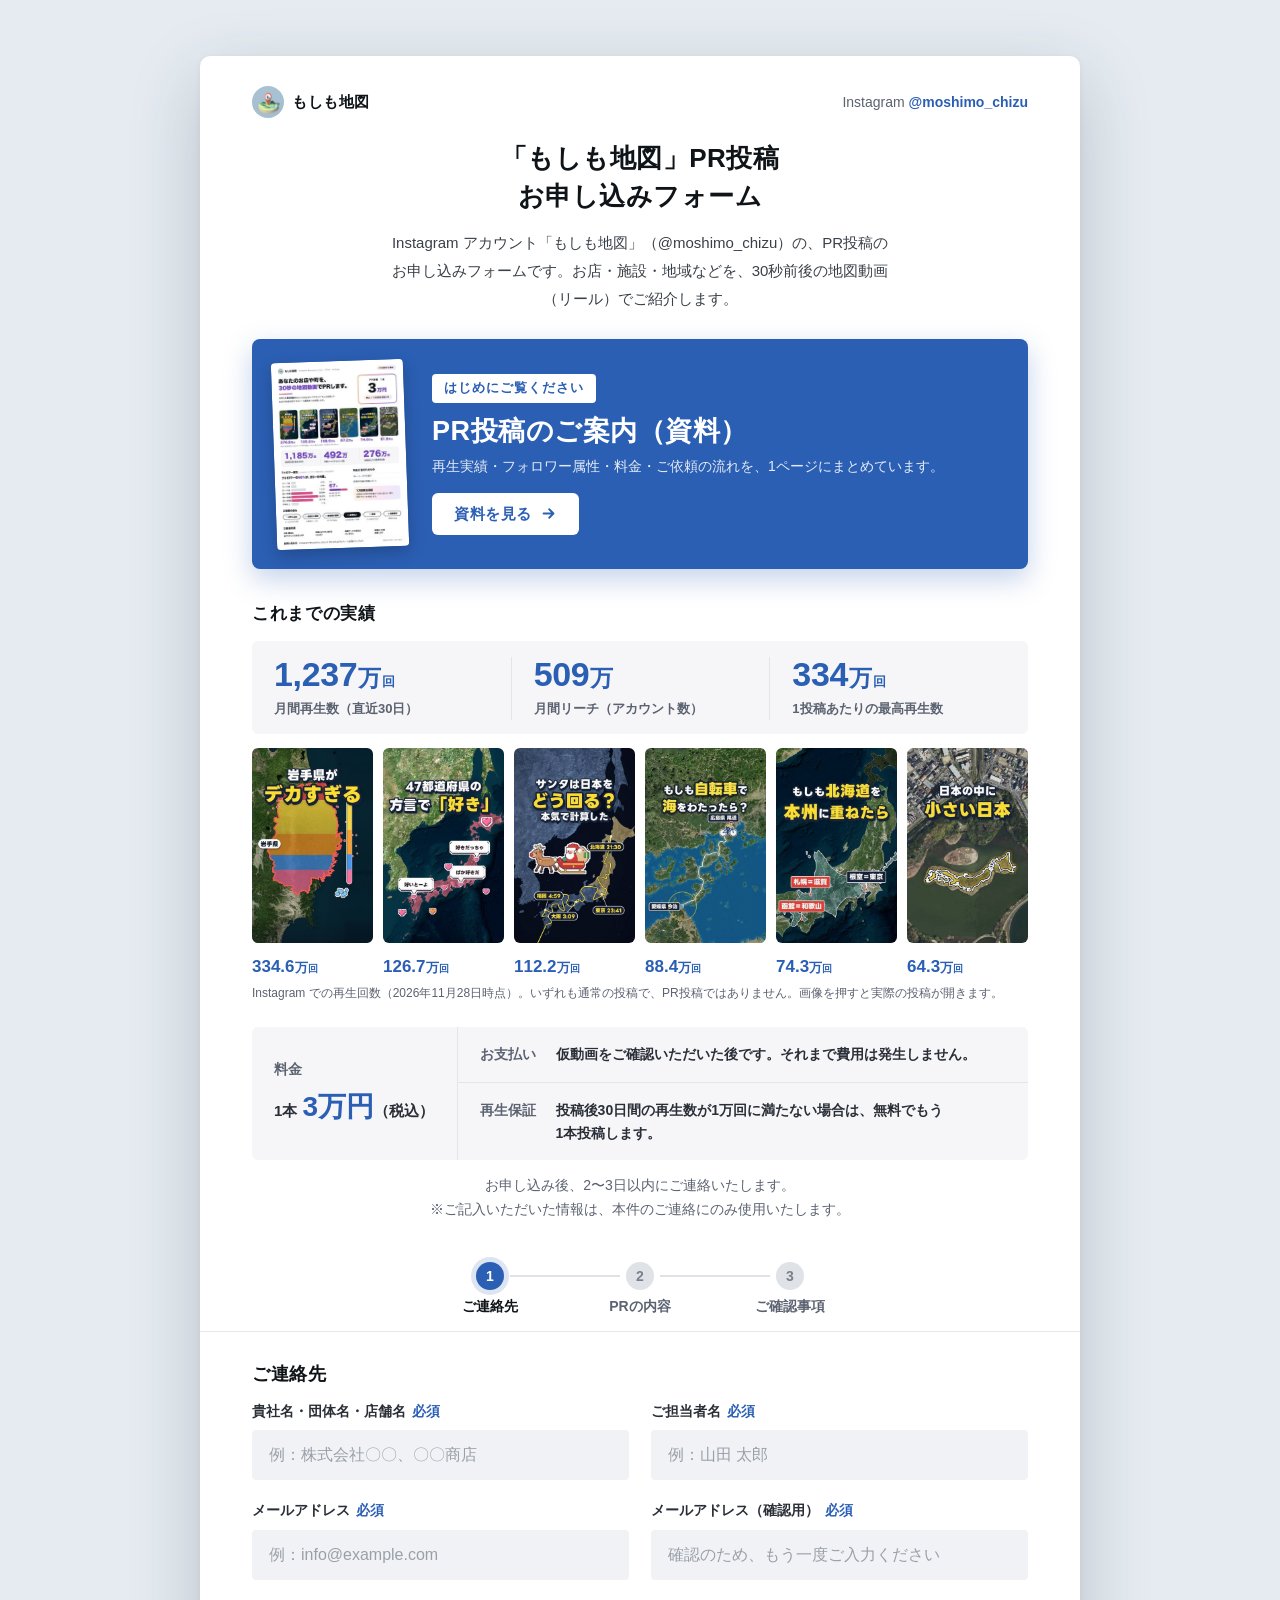
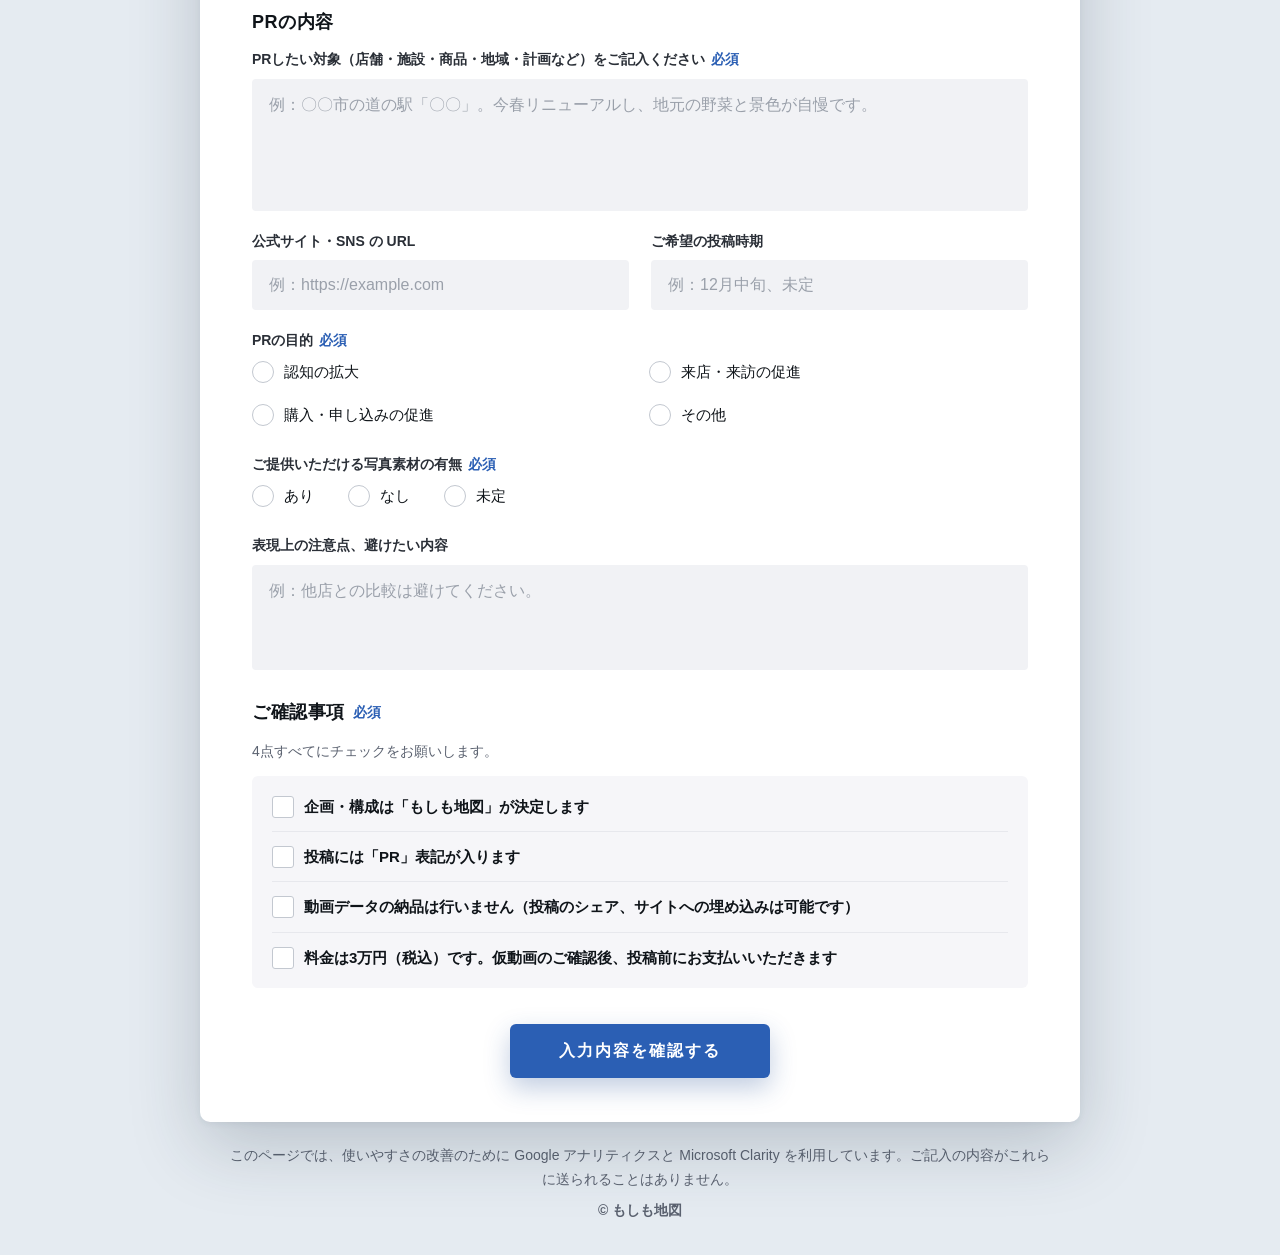
==== commit c72d12f3: "Add files via upload" ====
--- a/index.html
+++ b/index.html
@@ -1,7 +1,7 @@
 <!doctype html>
 <!-- 「もしも地図」PR投稿 お申し込みフォーム v3（2026-11-26）
      Google フォーム https://forms.gle/fiJJjuhbwCjKRzpf7 と同じ中身の自前ページ。
-     v11（2026-11-28）：冒頭に「はじめにご覧ください」の資料ページ（shiryo.html）への案内と、これまでの実績（数字3つ・リール6本）を追加。v10：メールアドレスの確認欄と、送信前の確認画面を追加。v9：「PRの目的」「写真素材の有無」を必須に。v8：角の丸みをさらに少し控えめに。v7：角の丸みを控えめに・テキストエリアの大きさ固定・入力例を表示。v6：アクセントを青に・入力欄の字を小さく（iPhone の入力時の拡大は maximum-scale=1 で止める。指での拡大は iOS では効く）・スマホの余白を広く。v5：背景を一色・PC の要点を2列・スマホの字を小さく。v4：色をアイコンの緑と灰青に（ユーザー「色味は Instagram に寄せるのはやめて」）。v3：ユーザーの参考画像（2色の背景＋白いカード＋上の3段の進み具合＋2列の入力欄）の組み方に寄せた。色は PR資料のまま
+     v13（2026-11-28）：月間の再生数・リーチをアプリのダッシュボードの数字に。v12（2026-11-28）：実績の数字を 11-28 の Instagram インサイトに更新。v11（2026-11-28）：冒頭に「はじめにご覧ください」の資料ページ（shiryo.html）への案内と、これまでの実績（数字3つ・リール6本）を追加。v10：メールアドレスの確認欄と、送信前の確認画面を追加。v9：「PRの目的」「写真素材の有無」を必須に。v8：角の丸みをさらに少し控えめに。v7：角の丸みを控えめに・テキストエリアの大きさ固定・入力例を表示。v6：アクセントを青に・入力欄の字を小さく（iPhone の入力時の拡大は maximum-scale=1 で止める。指での拡大は iOS では効く）・スマホの余白を広く。v5：背景を一色・PC の要点を2列・スマホの字を小さく。v4：色をアイコンの緑と灰青に（ユーザー「色味は Instagram に寄せるのはやめて」）。v3：ユーザーの参考画像（2色の背景＋白いカード＋上の3段の進み具合＋2列の入力欄）の組み方に寄せた。色は PR資料のまま
      設定（GA4 の測定 ID・Clarity のプロジェクト ID・送信先）は form.js の CONFIG だけを書きかえる -->
 <html lang="ja">
 <head>
@@ -39,19 +39,19 @@
     <div class="proof">
       <h2 class="proof-h">これまでの実績</h2>
       <ul class="kpi">
-        <li><b>1,185<i>万</i><small>回</small></b><span>月間再生数（直近30日）</span></li>
-        <li><b>492<i>万</i></b><span>月間リーチ（アカウント数）</span></li>
-        <li><b>276<i>万</i><small>回</small></b><span>1投稿あたりの最高再生数</span></li>
+        <li><b>1,237<i>万</i><small>回</small></b><span>月間再生数（直近30日）</span></li>
+        <li><b>509<i>万</i></b><span>月間リーチ（アカウント数）</span></li>
+        <li><b>334<i>万</i><small>回</small></b><span>1投稿あたりの最高再生数</span></li>
       </ul>
       <ul class="reels">
-        <li><a href="https://www.instagram.com/reel/DgMI2AjCwnR/" target="_blank" rel="noopener" data-track="reel_click" data-reel="iwate"><img src="img/iwate.jpg" alt="岩手県がデカすぎる" width="360" height="640" loading="lazy"><b>276.9<i>万</i><small>回</small></b></a></li>
-        <li><a href="https://www.instagram.com/reel/Df8nkQri0rJ/" target="_blank" rel="noopener" data-track="reel_click" data-reel="suki"><img src="img/suki.jpg" alt="47都道府県の方言で「好き」" width="360" height="640" loading="lazy"><b>125.2<i>万</i><small>回</small></b></a></li>
-        <li><a href="https://www.instagram.com/reel/Df67IrRhSmD/" target="_blank" rel="noopener" data-track="reel_click" data-reel="santa"><img src="img/santa.jpg" alt="サンタは日本をどう回る？" width="360" height="640" loading="lazy"><b>108.5<i>万</i><small>回</small></b></a></li>
-        <li><a href="https://www.instagram.com/reel/DfwlUwfTBtY/" target="_blank" rel="noopener" data-track="reel_click" data-reel="shimanami"><img src="img/shimanami.jpg" alt="もしも自転車で海をわたったら？" width="360" height="640" loading="lazy"><b>87.2<i>万</i><small>回</small></b></a></li>
-        <li><a href="https://www.instagram.com/reel/Dfvz_LKTSeu/" target="_blank" rel="noopener" data-track="reel_click" data-reel="hokkaido"><img src="img/hokkaido.jpg" alt="もしも北海道を本州に重ねたら" width="360" height="640" loading="lazy"><b>74.9<i>万</i><small>回</small></b></a></li>
-        <li><a href="https://www.instagram.com/reel/DgHFYhcvwI4/" target="_blank" rel="noopener" data-track="reel_click" data-reel="chiisai"><img src="img/chiisai.jpg" alt="日本の中に小さい日本" width="360" height="640" loading="lazy"><b>61.9<i>万</i><small>回</small></b></a></li>
+        <li><a href="https://www.instagram.com/reel/DgMI2AjCwnR/" target="_blank" rel="noopener" data-track="reel_click" data-reel="iwate"><img src="img/iwate.jpg" alt="岩手県がデカすぎる" width="360" height="640" loading="lazy"><b>334.6<i>万</i><small>回</small></b></a></li>
+        <li><a href="https://www.instagram.com/reel/Df8nkQri0rJ/" target="_blank" rel="noopener" data-track="reel_click" data-reel="suki"><img src="img/suki.jpg" alt="47都道府県の方言で「好き」" width="360" height="640" loading="lazy"><b>126.7<i>万</i><small>回</small></b></a></li>
+        <li><a href="https://www.instagram.com/reel/Df67IrRhSmD/" target="_blank" rel="noopener" data-track="reel_click" data-reel="santa"><img src="img/santa.jpg" alt="サンタは日本をどう回る？" width="360" height="640" loading="lazy"><b>112.2<i>万</i><small>回</small></b></a></li>
+        <li><a href="https://www.instagram.com/reel/DfwlUwfTBtY/" target="_blank" rel="noopener" data-track="reel_click" data-reel="shimanami"><img src="img/shimanami.jpg" alt="もしも自転車で海をわたったら？" width="360" height="640" loading="lazy"><b>88.4<i>万</i><small>回</small></b></a></li>
+        <li><a href="https://www.instagram.com/reel/Dfvz_LKTSeu/" target="_blank" rel="noopener" data-track="reel_click" data-reel="hokkaido"><img src="img/hokkaido.jpg" alt="もしも北海道を本州に重ねたら" width="360" height="640" loading="lazy"><b>74.3<i>万</i><small>回</small></b></a></li>
+        <li><a href="https://www.instagram.com/reel/DgHFYhcvwI4/" target="_blank" rel="noopener" data-track="reel_click" data-reel="chiisai"><img src="img/chiisai.jpg" alt="日本の中に小さい日本" width="360" height="640" loading="lazy"><b>64.3<i>万</i><small>回</small></b></a></li>
       </ul>
-      <p class="proof-note">Instagram での再生回数（2026年11月27日時点）。いずれも通常の投稿で、PR投稿ではありません。画像を押すと実際の投稿が開きます。</p>
+      <p class="proof-note">Instagram での再生回数（2026年11月28日時点）。いずれも通常の投稿で、PR投稿ではありません。画像を押すと実際の投稿が開きます。</p>
     </div>
 
     <ul class="facts">
